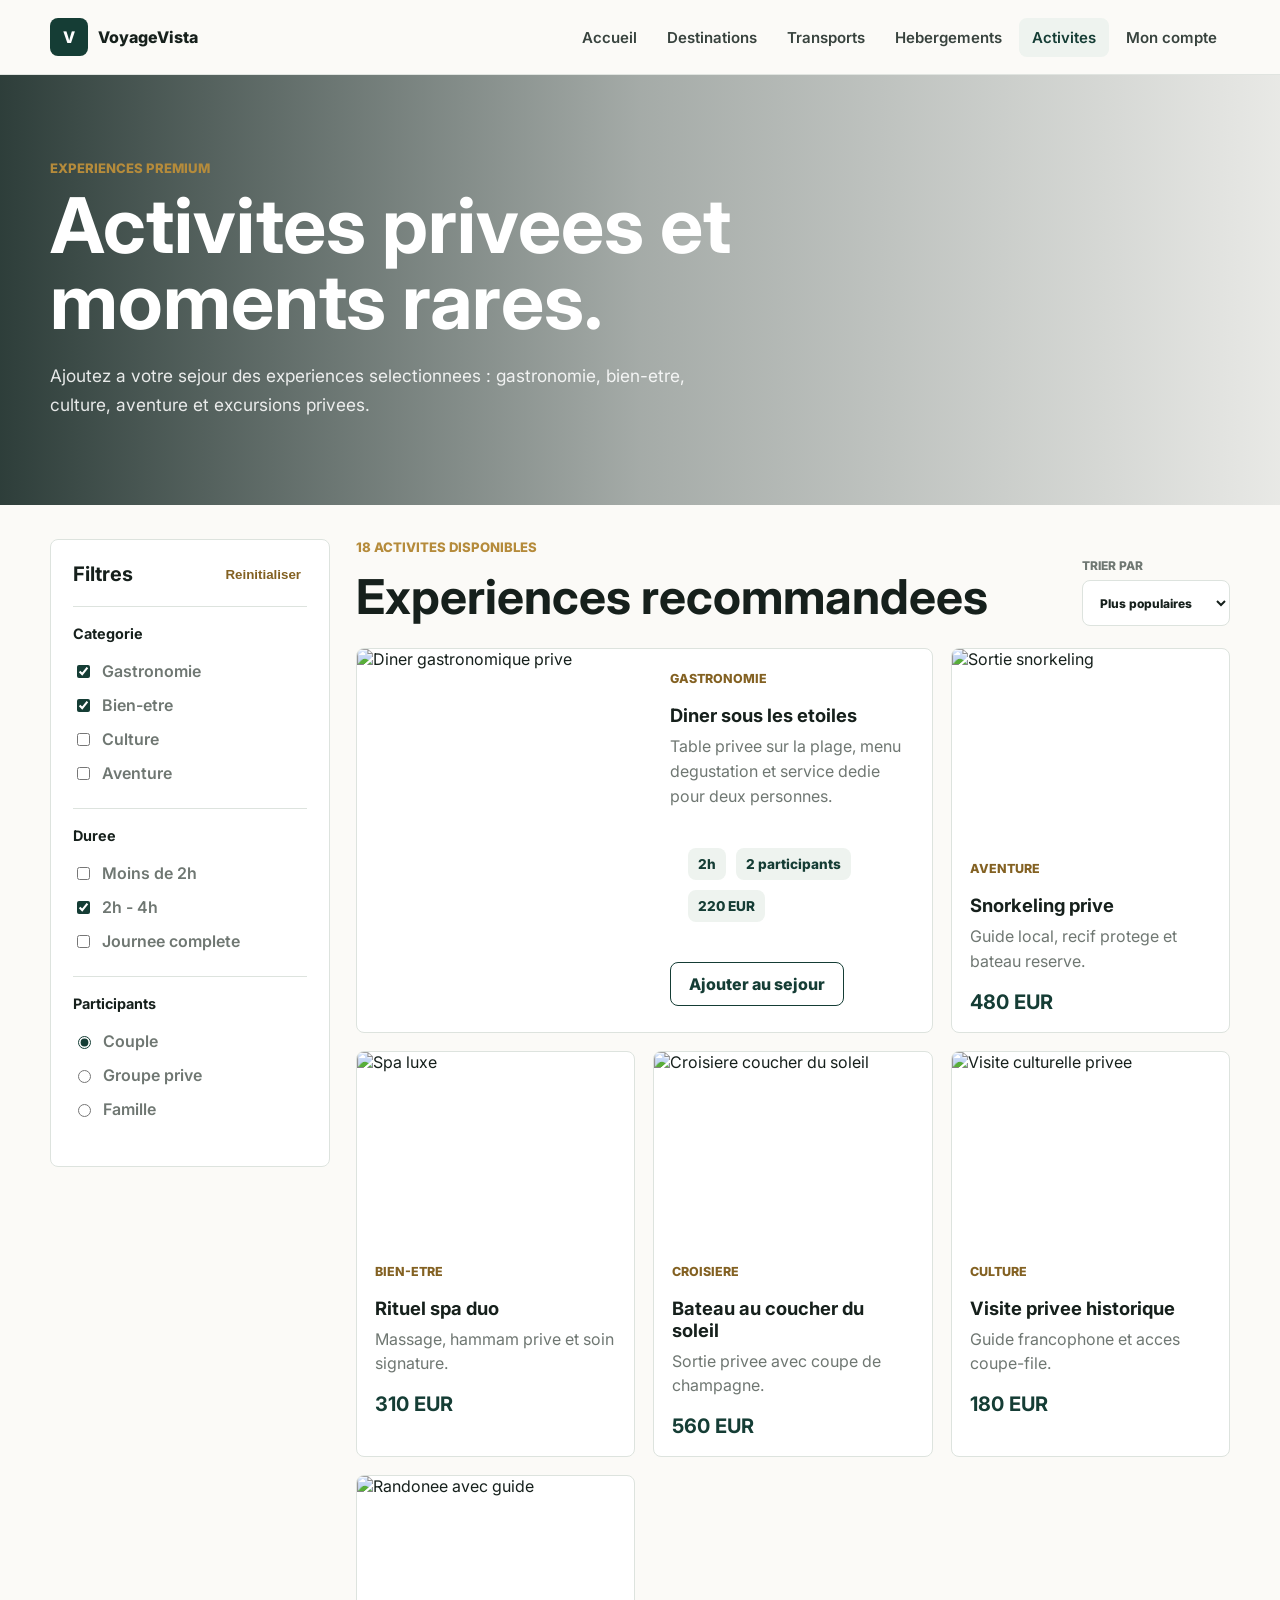
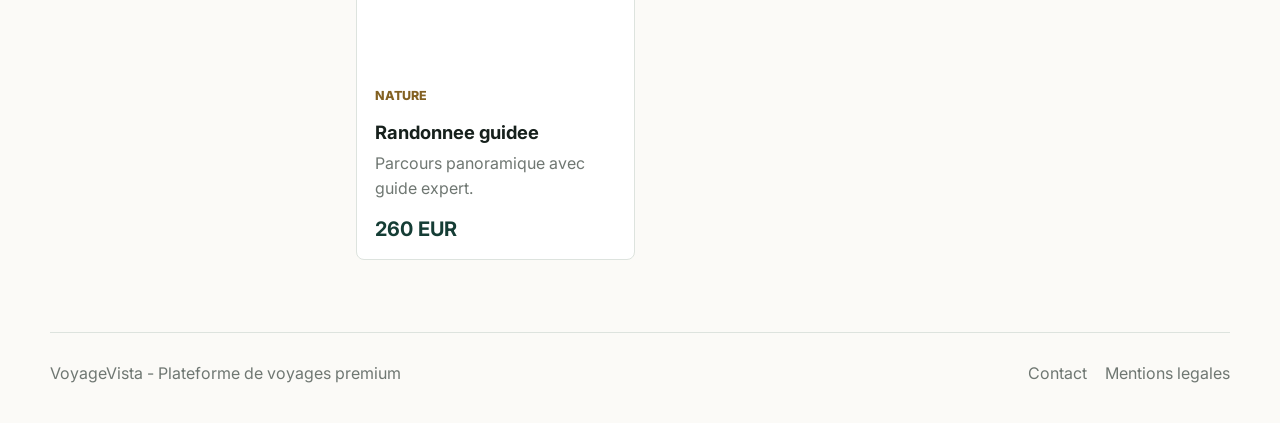
==== pages/activites.html @ 7d40e05d "frontend" ====
<!DOCTYPE html>
<html lang="fr">
<head>
  <meta charset="UTF-8">
  <meta name="viewport" content="width=device-width, initial-scale=1.0">
  <title>Activites - VoyageVista</title>
  <link rel="preconnect" href="https://fonts.googleapis.com">
  <link rel="preconnect" href="https://fonts.gstatic.com" crossorigin>
  <link href="https://fonts.googleapis.com/css2?family=Inter:wght@400;500;600;700;800&display=swap" rel="stylesheet">
  <link rel="stylesheet" href="../css/style.css">
</head>
<body>
  <header class="site-header">
    <nav class="navbar" aria-label="Navigation principale">
      <a class="brand" href="../index.html" aria-label="Accueil VoyageVista">
        <span class="brand-mark">V</span>
        <span>VoyageVista</span>
      </a>

      <button class="menu-toggle" type="button" aria-label="Ouvrir le menu" aria-expanded="false">
        <span></span>
        <span></span>
        <span></span>
      </button>

      <ul class="nav-links">
        <li><a href="../index.html">Accueil</a></li>
        <li><a href="destinations.html">Destinations</a></li>
        <li><a href="transports.html">Transports</a></li>
        <li><a href="hebergements.html">Hebergements</a></li>
        <li><a href="activites.html" class="active">Activites</a></li>
        <li><a href="compte.html">Mon compte</a></li>
      </ul>
    </nav>
  </header>

  <main>
    <section class="experience-hero" aria-labelledby="page-title">
      <div class="experience-hero-copy">
        <p class="eyebrow">Experiences premium</p>
        <h1 id="page-title">Activites privees et moments rares.</h1>
        <p>
          Ajoutez a votre sejour des experiences selectionnees : gastronomie, bien-etre, culture, aventure et excursions privees.
        </p>
      </div>
    </section>

    <section class="catalog-layout" aria-label="Catalogue des activites">
      <aside class="filters-panel" aria-label="Filtres activites">
        <div class="filters-title">
          <h2>Filtres</h2>
          <button type="button">Reinitialiser</button>
        </div>

        <div class="filter-group">
          <h3>Categorie</h3>
          <label><input type="checkbox" checked> Gastronomie</label>
          <label><input type="checkbox" checked> Bien-etre</label>
          <label><input type="checkbox"> Culture</label>
          <label><input type="checkbox"> Aventure</label>
        </div>

        <div class="filter-group">
          <h3>Duree</h3>
          <label><input type="checkbox"> Moins de 2h</label>
          <label><input type="checkbox" checked> 2h - 4h</label>
          <label><input type="checkbox"> Journee complete</label>
        </div>

        <div class="filter-group">
          <h3>Participants</h3>
          <label><input type="radio" name="participants" checked> Couple</label>
          <label><input type="radio" name="participants"> Groupe prive</label>
          <label><input type="radio" name="participants"> Famille</label>
        </div>
      </aside>

      <section class="catalog-results" aria-labelledby="results-title">
        <div class="results-toolbar">
          <div>
            <p class="eyebrow">18 activites disponibles</p>
            <h2 id="results-title">Experiences recommandees</h2>
          </div>
          <label class="sort-select">
            <span>Trier par</span>
            <select>
              <option>Plus populaires</option>
              <option>Prix croissant</option>
              <option>Duree</option>
              <option>Places restantes</option>
            </select>
          </label>
        </div>

        <div class="experience-grid">
          <article class="experience-card large-experience">
            <img src="https://images.unsplash.com/photo-1414235077428-338989a2e8c0?auto=format&fit=crop&w=1200&q=80" alt="Diner gastronomique prive">
            <div>
              <span class="stay-tag">Gastronomie</span>
              <h3>Diner sous les etoiles</h3>
              <p>Table privee sur la plage, menu degustation et service dedie pour deux personnes.</p>
              <div class="feature-details">
                <span>2h</span>
                <span>2 participants</span>
                <span>220 EUR</span>
              </div>
              <a class="btn-secondary" href="#">Ajouter au sejour</a>
            </div>
          </article>

          <article class="experience-card">
            <img src="https://images.unsplash.com/photo-1544551763-46a013bb70d5?auto=format&fit=crop&w=900&q=80" alt="Sortie snorkeling">
            <div>
              <span class="stay-tag">Aventure</span>
              <h3>Snorkeling prive</h3>
              <p>Guide local, recif protege et bateau reserve.</p>
              <strong>480 EUR</strong>
            </div>
          </article>

          <article class="experience-card">
            <img src="https://images.unsplash.com/photo-1600334129128-685c5582fd35?auto=format&fit=crop&w=900&q=80" alt="Spa luxe">
            <div>
              <span class="stay-tag">Bien-etre</span>
              <h3>Rituel spa duo</h3>
              <p>Massage, hammam prive et soin signature.</p>
              <strong>310 EUR</strong>
            </div>
          </article>

          <article class="experience-card">
            <img src="https://images.unsplash.com/photo-1470115636492-6d2b56f9146d?auto=format&fit=crop&w=900&q=80" alt="Croisiere coucher du soleil">
            <div>
              <span class="stay-tag">Croisiere</span>
              <h3>Bateau au coucher du soleil</h3>
              <p>Sortie privee avec coupe de champagne.</p>
              <strong>560 EUR</strong>
            </div>
          </article>

          <article class="experience-card">
            <img src="https://images.unsplash.com/photo-1523906834658-6e24ef2386f9?auto=format&fit=crop&w=900&q=80" alt="Visite culturelle privee">
            <div>
              <span class="stay-tag">Culture</span>
              <h3>Visite privee historique</h3>
              <p>Guide francophone et acces coupe-file.</p>
              <strong>180 EUR</strong>
            </div>
          </article>

          <article class="experience-card">
            <img src="https://images.unsplash.com/photo-1500534314209-a25ddb2bd429?auto=format&fit=crop&w=900&q=80" alt="Randonee avec guide">
            <div>
              <span class="stay-tag">Nature</span>
              <h3>Randonnee guidee</h3>
              <p>Parcours panoramique avec guide expert.</p>
              <strong>260 EUR</strong>
            </div>
          </article>
        </div>
      </section>
    </section>
  </main>

  <footer class="site-footer">
    <p>VoyageVista - Plateforme de voyages premium</p>
    <div>
      <a href="#">Contact</a>
      <a href="#">Mentions legales</a>
    </div>
  </footer>

  <script src="../js/script.js"></script>
</body>
</html>
---- css/style.css ----
:root {
  --ink: #16201c;
  --muted: #6f7772;
  --line: #dde3de;
  --paper: #fbfaf7;
  --white: #ffffff;
  --gold: #b58b3b;
  --gold-dark: #836122;
  --forest: #153d35;
  --mist: #eef3ef;
  --shadow: 0 18px 50px rgba(16, 35, 29, 0.16);
}

* {
  box-sizing: border-box;
}

body {
  margin: 0;
  font-family: "Inter", Arial, sans-serif;
  color: var(--ink);
  background: var(--paper);
}

a {
  color: inherit;
  text-decoration: none;
}

img {
  display: block;
  width: 100%;
}

.site-header {
  position: sticky;
  top: 0;
  z-index: 20;
  background: rgba(251, 250, 247, 0.92);
  border-bottom: 1px solid rgba(221, 227, 222, 0.9);
  backdrop-filter: blur(16px);
}

.navbar {
  width: min(1180px, calc(100% - 32px));
  min-height: 74px;
  margin: 0 auto;
  display: flex;
  align-items: center;
  justify-content: space-between;
  gap: 24px;
}

.brand {
  display: inline-flex;
  align-items: center;
  gap: 10px;
  font-weight: 800;
  letter-spacing: 0;
}

.brand-mark {
  width: 38px;
  height: 38px;
  display: grid;
  place-items: center;
  color: var(--white);
  background: var(--forest);
  border-radius: 8px;
}

.nav-links {
  display: flex;
  align-items: center;
  gap: 4px;
  margin: 0;
  padding: 0;
  list-style: none;
}

.nav-links a {
  display: block;
  padding: 10px 13px;
  border-radius: 8px;
  color: #38433e;
  font-size: 0.94rem;
  font-weight: 600;
}

.nav-links a:hover,
.nav-links a.active {
  color: var(--forest);
  background: var(--mist);
}

.menu-toggle {
  display: none;
  width: 42px;
  height: 42px;
  border: 1px solid var(--line);
  border-radius: 8px;
  background: var(--white);
}

.menu-toggle span {
  display: block;
  width: 18px;
  height: 2px;
  margin: 4px auto;
  background: var(--ink);
}

.hero {
  position: relative;
  min-height: 650px;
  display: flex;
  align-items: center;
  overflow: hidden;
  background:
    linear-gradient(90deg, rgba(12, 31, 27, 0.86), rgba(12, 31, 27, 0.44), rgba(12, 31, 27, 0.12)),
    url("../images/hero-voyagevista.png") center/cover;
}

.hero-content {
  position: relative;
  width: min(1180px, calc(100% - 32px));
  margin: 0 auto;
  padding: 84px 0 64px;
  color: var(--white);
}

.eyebrow {
  margin: 0 0 12px;
  color: var(--gold);
  font-size: 0.82rem;
  font-weight: 800;
  text-transform: uppercase;
  letter-spacing: 0;
}

.hero h1 {
  max-width: 760px;
  margin: 0;
  font-size: clamp(2.6rem, 7vw, 5.8rem);
  line-height: 0.97;
  letter-spacing: 0;
}

.hero-text {
  max-width: 610px;
  margin: 24px 0 34px;
  color: rgba(255, 255, 255, 0.88);
  font-size: 1.12rem;
  line-height: 1.7;
}

.search-panel {
  width: min(1060px, 100%);
  display: grid;
  grid-template-columns: 1.45fr 1fr 1fr 1fr auto;
  gap: 12px;
  padding: 14px;
  background: rgba(255, 255, 255, 0.96);
  border-radius: 8px;
  box-shadow: var(--shadow);
}

.search-panel label {
  display: grid;
  gap: 7px;
  color: var(--muted);
  font-size: 0.75rem;
  font-weight: 800;
  text-transform: uppercase;
  letter-spacing: 0;
}

.search-panel input,
.search-panel select {
  width: 100%;
  min-height: 46px;
  border: 1px solid var(--line);
  border-radius: 8px;
  padding: 0 13px;
  color: var(--ink);
  background: var(--white);
  font: inherit;
}

.btn-primary {
  align-self: end;
  min-height: 46px;
  border: 0;
  border-radius: 8px;
  padding: 0 24px;
  color: var(--white);
  background: var(--gold);
  font-weight: 800;
  cursor: pointer;
}

.btn-primary:hover {
  background: var(--gold-dark);
}

.section {
  width: min(1180px, calc(100% - 32px));
  margin: 0 auto;
  padding: 72px 0;
}

.section-heading {
  display: flex;
  align-items: end;
  justify-content: space-between;
  gap: 20px;
  margin-bottom: 28px;
}

.section-heading h2 {
  margin: 0;
  font-size: clamp(2rem, 4vw, 3.2rem);
  letter-spacing: 0;
}

.text-link {
  color: var(--forest);
  font-weight: 800;
}

.destination-grid {
  display: grid;
  grid-template-columns: repeat(4, minmax(0, 1fr));
  gap: 18px;
}

.destination-card {
  overflow: hidden;
  border: 1px solid var(--line);
  border-radius: 8px;
  background: var(--white);
  box-shadow: 0 12px 30px rgba(21, 61, 53, 0.08);
}

.destination-card img {
  height: 230px;
  object-fit: cover;
}

.card-content {
  padding: 18px;
}

.card-content h3,
.stay-item h3 {
  margin: 0 0 8px;
  font-size: 1.12rem;
}

.card-content p,
.stay-item p {
  margin: 0;
  color: var(--muted);
  line-height: 1.55;
}

.card-meta {
  display: flex;
  justify-content: space-between;
  gap: 12px;
  margin-top: 16px;
  color: var(--forest);
  font-size: 0.9rem;
  font-weight: 800;
}

.stays-section {
  padding-top: 20px;
}

.stay-list {
  display: grid;
  grid-template-columns: repeat(3, minmax(0, 1fr));
  gap: 18px;
}

.stay-item {
  padding: 24px;
  border: 1px solid var(--line);
  border-radius: 8px;
  background: var(--white);
}

.stay-tag {
  display: inline-block;
  margin-bottom: 18px;
  color: var(--gold-dark);
  font-size: 0.78rem;
  font-weight: 800;
  text-transform: uppercase;
}

.stay-item a {
  display: inline-block;
  margin-top: 18px;
  color: var(--forest);
  font-weight: 800;
}

.site-footer {
  width: min(1180px, calc(100% - 32px));
  margin: 0 auto;
  padding: 30px 0 40px;
  display: flex;
  justify-content: space-between;
  gap: 20px;
  color: var(--muted);
  border-top: 1px solid var(--line);
}

.site-footer p {
  margin: 0;
}

.site-footer div {
  display: flex;
  gap: 18px;
}

.page-hero {
  width: min(1180px, calc(100% - 32px));
  margin: 0 auto;
  padding: 64px 0 34px;
}

.compact-hero {
  display: grid;
  grid-template-columns: minmax(0, 1fr) minmax(320px, 420px);
  align-items: end;
  gap: 36px;
}

.page-hero h1 {
  max-width: 780px;
  margin: 0;
  font-size: clamp(2.4rem, 5vw, 4.8rem);
  line-height: 1;
}

.page-hero p:not(.eyebrow) {
  max-width: 650px;
  margin: 18px 0 0;
  color: var(--muted);
  font-size: 1.05rem;
  line-height: 1.7;
}

.mini-search {
  display: grid;
  gap: 12px;
  padding: 14px;
  border: 1px solid var(--line);
  border-radius: 8px;
  background: var(--white);
  box-shadow: 0 12px 30px rgba(21, 61, 53, 0.08);
}

.mini-search label,
.sort-select {
  display: grid;
  gap: 7px;
  color: var(--muted);
  font-size: 0.75rem;
  font-weight: 800;
  text-transform: uppercase;
}

.mini-search input,
.sort-select select {
  min-height: 46px;
  border: 1px solid var(--line);
  border-radius: 8px;
  padding: 0 13px;
  color: var(--ink);
  background: var(--white);
  font: inherit;
}

.catalog-layout {
  width: min(1180px, calc(100% - 32px));
  margin: 0 auto;
  padding: 34px 0 72px;
  display: grid;
  grid-template-columns: 280px minmax(0, 1fr);
  gap: 26px;
  align-items: start;
}

.filters-panel {
  position: sticky;
  top: 94px;
  padding: 22px;
  border: 1px solid var(--line);
  border-radius: 8px;
  background: var(--white);
}

.filters-title {
  display: flex;
  align-items: center;
  justify-content: space-between;
  gap: 12px;
  margin-bottom: 20px;
}

.filters-title h2 {
  margin: 0;
  font-size: 1.25rem;
}

.filters-title button {
  border: 0;
  color: var(--gold-dark);
  background: transparent;
  font-weight: 800;
  cursor: pointer;
}

.filter-group {
  padding: 18px 0;
  border-top: 1px solid var(--line);
}

.filter-group h3 {
  margin: 0 0 12px;
  font-size: 0.9rem;
}

.filter-group label {
  display: flex;
  align-items: center;
  gap: 9px;
  min-height: 34px;
  color: var(--muted);
  font-weight: 600;
}

.filter-group input {
  accent-color: var(--forest);
}

.results-toolbar {
  display: flex;
  align-items: end;
  justify-content: space-between;
  gap: 18px;
  margin-bottom: 22px;
}

.results-toolbar h2 {
  margin: 0;
  font-size: clamp(1.8rem, 4vw, 3rem);
}

.featured-destination {
  display: grid;
  grid-template-columns: minmax(0, 0.95fr) minmax(300px, 0.7fr);
  overflow: hidden;
  margin-bottom: 22px;
  border: 1px solid var(--line);
  border-radius: 8px;
  background: var(--white);
  box-shadow: var(--shadow);
}

.featured-image,
.featured-photo,
.catalog-visual {
  min-height: 260px;
  background:
    linear-gradient(135deg, rgba(21, 61, 53, 0.08), rgba(181, 139, 59, 0.18)),
    url("../images/hero-voyagevista.png") center/cover;
}

.featured-photo {
  width: 100%;
  height: 100%;
  object-fit: cover;
}

.featured-content {
  padding: 32px;
}

.featured-content h3 {
  margin: 0 0 12px;
  font-size: clamp(1.8rem, 3vw, 2.6rem);
}

.featured-content p {
  margin: 0;
  color: var(--muted);
  line-height: 1.65;
}

.feature-details {
  display: flex;
  flex-wrap: wrap;
  gap: 10px;
  margin: 22px 0;
}

.feature-details span {
  padding: 8px 10px;
  border-radius: 8px;
  color: var(--forest);
  background: var(--mist);
  font-size: 0.85rem;
  font-weight: 800;
}

.btn-secondary {
  display: inline-flex;
  align-items: center;
  justify-content: center;
  min-height: 44px;
  padding: 0 18px;
  border: 1px solid var(--forest);
  border-radius: 8px;
  color: var(--forest);
  font-weight: 800;
}

.catalog-grid {
  display: grid;
  grid-template-columns: repeat(3, minmax(0, 1fr));
  gap: 18px;
}

.catalog-card {
  overflow: hidden;
  border: 1px solid var(--line);
  border-radius: 8px;
  background: var(--white);
}

.catalog-visual,
.catalog-photo {
  min-height: 180px;
}

.catalog-photo {
  width: 100%;
  height: 180px;
  object-fit: cover;
}

.catalog-card-body {
  padding: 18px;
}

.rating {
  margin-bottom: 10px;
  color: var(--gold-dark);
  font-size: 0.82rem;
  font-weight: 800;
}

.catalog-card h3 {
  margin: 0 0 8px;
  font-size: 1.12rem;
}

.catalog-card p {
  margin: 0;
  min-height: 72px;
  color: var(--muted);
  line-height: 1.55;
}

.catalog-card a {
  display: inline-block;
  margin-top: 16px;
  color: var(--forest);
  font-weight: 800;
}

.pagination {
  display: flex;
  justify-content: center;
  gap: 8px;
  margin-top: 30px;
}

.pagination button {
  min-width: 42px;
  min-height: 42px;
  border: 1px solid var(--line);
  border-radius: 8px;
  color: var(--ink);
  background: var(--white);
  font-weight: 800;
  cursor: pointer;
}

.pagination button.active,
.pagination button:hover {
  color: var(--white);
  border-color: var(--forest);
  background: var(--forest);
}

.detail-hero {
  min-height: 520px;
  display: flex;
  align-items: end;
  background:
    linear-gradient(90deg, rgba(12, 31, 27, 0.84), rgba(12, 31, 27, 0.46), rgba(12, 31, 27, 0.14)),
    url("https://images.unsplash.com/photo-1769389352398-f7b694034eb5?auto=format&fit=crop&w=1800&q=80") center/cover;
}

.detail-hero-copy {
  width: min(1180px, calc(100% - 32px));
  margin: 0 auto;
  padding: 90px 0 58px;
  color: var(--white);
}

.breadcrumb {
  display: inline-block;
  margin-bottom: 26px;
  color: rgba(255, 255, 255, 0.82);
  font-weight: 700;
}

.detail-hero h1 {
  max-width: 780px;
  margin: 0;
  font-size: clamp(2.6rem, 6vw, 5.2rem);
  line-height: 0.98;
}

.detail-hero p:not(.eyebrow) {
  max-width: 650px;
  margin: 22px 0 0;
  color: rgba(255, 255, 255, 0.88);
  font-size: 1.08rem;
  line-height: 1.7;
}

.hero-badges {
  display: flex;
  flex-wrap: wrap;
  gap: 10px;
  margin-top: 28px;
}

.hero-badges span {
  padding: 9px 12px;
  border: 1px solid rgba(255, 255, 255, 0.22);
  border-radius: 8px;
  color: var(--white);
  background: rgba(255, 255, 255, 0.12);
  font-size: 0.9rem;
  font-weight: 800;
  backdrop-filter: blur(10px);
}

.detail-layout {
  width: min(1180px, calc(100% - 32px));
  margin: 0 auto;
  padding: 42px 0 78px;
  display: grid;
  grid-template-columns: minmax(0, 1fr) 340px;
  gap: 28px;
  align-items: start;
}

.detail-main {
  display: grid;
  gap: 28px;
}

.gallery-grid {
  display: grid;
  grid-template-columns: 1.4fr 0.8fr;
  grid-template-rows: repeat(2, 210px);
  gap: 12px;
}

.gallery-grid img {
  height: 100%;
  object-fit: cover;
  border-radius: 8px;
}

.gallery-large {
  grid-row: 1 / 3;
}

.detail-section {
  padding: 30px;
  border: 1px solid var(--line);
  border-radius: 8px;
  background: var(--white);
}

.detail-section h2 {
  margin: 0 0 14px;
  font-size: clamp(1.7rem, 3vw, 2.5rem);
}

.detail-section > p:not(.eyebrow) {
  margin: 0;
  color: var(--muted);
  line-height: 1.75;
}

.included-grid,
.option-grid {
  display: grid;
  grid-template-columns: repeat(3, minmax(0, 1fr));
  gap: 14px;
}

.included-grid article,
.option-card {
  padding: 18px;
  border: 1px solid var(--line);
  border-radius: 8px;
  background: var(--paper);
}

.included-grid h3,
.option-card h3 {
  margin: 0 0 8px;
  font-size: 1rem;
}

.included-grid p,
.option-card p {
  margin: 0;
  color: var(--muted);
  line-height: 1.55;
}

.timeline {
  display: grid;
  gap: 12px;
}

.timeline div {
  display: grid;
  grid-template-columns: 120px minmax(0, 1fr);
  gap: 18px;
  padding: 16px 0;
  border-top: 1px solid var(--line);
}

.timeline span,
.option-card span {
  color: var(--gold-dark);
  font-size: 0.82rem;
  font-weight: 800;
  text-transform: uppercase;
}

.timeline p {
  margin: 0;
  color: var(--muted);
  line-height: 1.55;
}

.booking-panel {
  position: sticky;
  top: 94px;
  padding: 24px;
  border: 1px solid var(--line);
  border-radius: 8px;
  background: var(--white);
  box-shadow: var(--shadow);
}

.booking-panel h2 {
  margin: 0 0 18px;
  font-size: 1.6rem;
}

.price-box {
  display: grid;
  gap: 4px;
  margin-bottom: 22px;
  padding: 18px;
  border-radius: 8px;
  color: var(--forest);
  background: var(--mist);
}

.price-box span {
  color: var(--muted);
  font-size: 0.85rem;
  font-weight: 700;
}

.price-box strong {
  font-size: 2rem;
}

.booking-form {
  display: grid;
  gap: 14px;
}

.booking-form label {
  display: grid;
  gap: 7px;
  color: var(--muted);
  font-size: 0.75rem;
  font-weight: 800;
  text-transform: uppercase;
}

.booking-form input,
.booking-form select {
  min-height: 46px;
  border: 1px solid var(--line);
  border-radius: 8px;
  padding: 0 13px;
  color: var(--ink);
  background: var(--white);
  font: inherit;
}

.booking-note {
  margin-top: 18px;
  padding-top: 18px;
  border-top: 1px solid var(--line);
}

.booking-note strong {
  color: var(--forest);
}

.booking-note p {
  margin: 8px 0 0;
  color: var(--muted);
  line-height: 1.55;
}

.transport-hero {
  min-height: 460px;
  display: flex;
  align-items: center;
  background:
    linear-gradient(90deg, rgba(12, 31, 27, 0.86), rgba(12, 31, 27, 0.42), rgba(12, 31, 27, 0.08)),
    url("https://images.unsplash.com/photo-1436491865332-7a61a109cc05?auto=format&fit=crop&w=1800&q=80") center/cover;
}

.transport-hero-copy {
  width: min(1180px, calc(100% - 32px));
  margin: 0 auto;
  color: var(--white);
}

.transport-hero h1 {
  max-width: 780px;
  margin: 0;
  font-size: clamp(2.5rem, 6vw, 5rem);
  line-height: 0.98;
}

.transport-hero p:not(.eyebrow) {
  max-width: 640px;
  margin: 22px 0 0;
  color: rgba(255, 255, 255, 0.88);
  font-size: 1.08rem;
  line-height: 1.7;
}

.transport-search-section {
  width: min(1180px, calc(100% - 32px));
  margin: -42px auto 0;
  position: relative;
  z-index: 2;
}

.transport-search {
  display: grid;
  grid-template-columns: repeat(5, minmax(0, 1fr)) auto;
  gap: 12px;
  padding: 14px;
  border: 1px solid var(--line);
  border-radius: 8px;
  background: rgba(255, 255, 255, 0.98);
  box-shadow: var(--shadow);
}

.transport-search label {
  display: grid;
  gap: 7px;
  color: var(--muted);
  font-size: 0.75rem;
  font-weight: 800;
  text-transform: uppercase;
}

.transport-search input,
.transport-search select {
  min-height: 46px;
  border: 1px solid var(--line);
  border-radius: 8px;
  padding: 0 13px;
  color: var(--ink);
  background: var(--white);
  font: inherit;
}

.transport-layout {
  width: min(1180px, calc(100% - 32px));
  margin: 0 auto;
  padding: 54px 0 78px;
  display: grid;
  grid-template-columns: 280px minmax(0, 1fr);
  gap: 26px;
  align-items: start;
}

.transport-card {
  display: grid;
  grid-template-columns: minmax(0, 1fr) 230px;
  gap: 24px;
  align-items: center;
  margin-bottom: 16px;
  padding: 24px;
  border: 1px solid var(--line);
  border-radius: 8px;
  background: var(--white);
}

.transport-card.recommended {
  border-color: rgba(181, 139, 59, 0.55);
  box-shadow: var(--shadow);
}

.transport-main h3 {
  margin: 0 0 10px;
  font-size: 1.45rem;
}

.transport-main p {
  margin: 0;
  color: var(--muted);
  line-height: 1.55;
}

.route-line {
  display: grid;
  grid-template-columns: 1fr auto 1fr;
  align-items: center;
  gap: 14px;
  margin-top: 22px;
  color: var(--forest);
  font-weight: 800;
}

.route-line strong {
  padding: 8px 12px;
  border-radius: 8px;
  background: var(--mist);
  font-size: 0.9rem;
}

.route-line span:last-child {
  text-align: right;
}

.transport-side {
  display: grid;
  gap: 12px;
  justify-items: end;
  text-align: right;
}

.transport-side strong {
  color: var(--forest);
  font-size: 1.8rem;
}

.transport-type {
  color: var(--muted);
  font-weight: 800;
}

.experience-hero,
.account-hero {
  min-height: 430px;
  display: flex;
  align-items: center;
}

.experience-hero {
  background:
    linear-gradient(90deg, rgba(12, 31, 27, 0.86), rgba(12, 31, 27, 0.36), rgba(12, 31, 27, 0.08)),
    url("https://images.unsplash.com/photo-1414235077428-338989a2e8c0?auto=format&fit=crop&w=1800&q=80") center/cover;
}

.account-hero {
  background:
    linear-gradient(90deg, rgba(12, 31, 27, 0.88), rgba(12, 31, 27, 0.48), rgba(12, 31, 27, 0.12)),
    url("https://images.unsplash.com/photo-1497366754035-f200968a6e72?auto=format&fit=crop&w=1800&q=80") center/cover;
}

.experience-hero-copy,
.account-hero > div {
  width: min(1180px, calc(100% - 32px));
  margin: 0 auto;
  color: var(--white);
}

.experience-hero h1,
.account-hero h1 {
  max-width: 790px;
  margin: 0;
  font-size: clamp(2.5rem, 6vw, 5rem);
  line-height: 0.98;
}

.experience-hero p:not(.eyebrow),
.account-hero p:not(.eyebrow) {
  max-width: 640px;
  margin: 22px 0 0;
  color: rgba(255, 255, 255, 0.88);
  font-size: 1.08rem;
  line-height: 1.7;
}

.experience-grid {
  display: grid;
  grid-template-columns: repeat(3, minmax(0, 1fr));
  gap: 18px;
}

.experience-card {
  overflow: hidden;
  border: 1px solid var(--line);
  border-radius: 8px;
  background: var(--white);
}

.experience-card img {
  height: 190px;
  object-fit: cover;
}

.experience-card div {
  padding: 18px;
}

.experience-card h3 {
  margin: 0 0 8px;
  font-size: 1.15rem;
}

.experience-card p {
  margin: 0 0 16px;
  color: var(--muted);
  line-height: 1.55;
}

.experience-card strong {
  color: var(--forest);
  font-size: 1.25rem;
}

.large-experience {
  grid-column: span 2;
  display: grid;
  grid-template-columns: minmax(0, 1.05fr) minmax(280px, 0.8fr);
}

.large-experience img {
  height: 100%;
}

.role-section {
  width: min(1180px, calc(100% - 32px));
  margin: -54px auto 0;
  position: relative;
  z-index: 2;
  display: grid;
  grid-template-columns: repeat(3, minmax(0, 1fr));
  gap: 18px;
}

.role-card {
  padding: 24px;
  border: 1px solid var(--line);
  border-radius: 8px;
  background: var(--white);
  box-shadow: 0 12px 30px rgba(21, 61, 53, 0.08);
}

.role-card.selected {
  border-color: rgba(181, 139, 59, 0.65);
  box-shadow: var(--shadow);
}

.role-card span,
.dashboard-card span {
  color: var(--gold-dark);
  font-size: 0.78rem;
  font-weight: 800;
  text-transform: uppercase;
}

.role-card h2 {
  margin: 12px 0 8px;
  font-size: 1.3rem;
}

.role-card p {
  margin: 0;
  color: var(--muted);
  line-height: 1.55;
}

.account-layout {
  width: min(1180px, calc(100% - 32px));
  margin: 0 auto;
  padding: 50px 0 78px;
  display: grid;
  grid-template-columns: 340px minmax(0, 1fr);
  gap: 28px;
  align-items: start;
}

.login-panel {
  position: sticky;
  top: 94px;
  display: grid;
  gap: 14px;
  padding: 24px;
  border: 1px solid var(--line);
  border-radius: 8px;
  background: var(--white);
  box-shadow: var(--shadow);
}

.login-panel h2 {
  margin: 0;
  font-size: 1.6rem;
}

.login-panel label {
  display: grid;
  gap: 7px;
  color: var(--muted);
  font-size: 0.75rem;
  font-weight: 800;
  text-transform: uppercase;
}

.login-panel input {
  min-height: 46px;
  border: 1px solid var(--line);
  border-radius: 8px;
  padding: 0 13px;
  color: var(--ink);
  background: var(--white);
  font: inherit;
}

.login-panel a {
  color: var(--forest);
  font-weight: 800;
  text-align: center;
}

.dashboard-grid {
  display: grid;
  grid-template-columns: repeat(2, minmax(0, 1fr));
  gap: 18px;
}

.dashboard-card,
.management-grid article {
  padding: 22px;
  border: 1px solid var(--line);
  border-radius: 8px;
  background: var(--white);
}

.dashboard-card h3 {
  margin: 12px 0 8px;
  font-size: 1.45rem;
}

.dashboard-card p,
.management-grid p {
  margin: 0;
  color: var(--muted);
  line-height: 1.55;
}

.management-grid {
  display: grid;
  grid-template-columns: repeat(2, minmax(0, 1fr));
  gap: 18px;
  margin-top: 18px;
}

.management-grid h3 {
  margin: 0 0 8px;
}

.management-grid a {
  display: inline-block;
  margin-top: 16px;
  color: var(--forest);
  font-weight: 800;
}

@media (max-width: 980px) {
  .menu-toggle {
    display: block;
  }

  .nav-links {
    position: absolute;
    top: 74px;
    left: 16px;
    right: 16px;
    display: none;
    flex-direction: column;
    align-items: stretch;
    padding: 10px;
    background: var(--white);
    border: 1px solid var(--line);
    border-radius: 8px;
    box-shadow: var(--shadow);
  }

  .nav-links.open {
    display: flex;
  }

  .search-panel {
    grid-template-columns: repeat(2, minmax(0, 1fr));
  }

  .btn-primary {
    grid-column: 1 / -1;
  }

  .destination-grid,
  .stay-list,
  .catalog-grid {
    grid-template-columns: repeat(2, minmax(0, 1fr));
  }

  .compact-hero,
  .catalog-layout,
  .featured-destination,
  .detail-layout,
  .transport-layout,
  .transport-card,
  .large-experience,
  .account-layout {
    grid-template-columns: 1fr;
  }

  .transport-search {
    grid-template-columns: repeat(2, minmax(0, 1fr));
  }

  .filters-panel,
  .booking-panel,
  .login-panel {
    position: static;
  }

  .included-grid,
  .option-grid,
  .role-section,
  .experience-grid {
    grid-template-columns: 1fr;
  }
}

@media (max-width: 640px) {
  .hero {
    min-height: 760px;
  }

  .hero h1 {
    font-size: 3rem;
  }

  .search-panel,
  .destination-grid,
  .stay-list,
  .catalog-grid,
  .dashboard-grid,
  .management-grid {
    grid-template-columns: 1fr;
  }

  .section-heading,
  .site-footer,
  .results-toolbar {
    align-items: flex-start;
    flex-direction: column;
  }

  .catalog-layout {
    width: min(100% - 24px, 1180px);
  }

  .featured-content {
    padding: 24px;
  }

  .detail-hero {
    min-height: 620px;
  }

  .gallery-grid {
    grid-template-columns: 1fr;
    grid-template-rows: none;
  }

  .gallery-grid img,
  .gallery-large {
    grid-row: auto;
    height: 230px;
  }

  .detail-section,
  .booking-panel {
    padding: 22px;
  }

  .timeline div {
    grid-template-columns: 1fr;
    gap: 8px;
  }

  .transport-hero {
    min-height: 560px;
  }

  .transport-search {
    grid-template-columns: 1fr;
  }

  .transport-side {
    justify-items: stretch;
    text-align: left;
  }

  .route-line {
    grid-template-columns: 1fr;
  }

  .route-line span:last-child {
    text-align: left;
  }
}
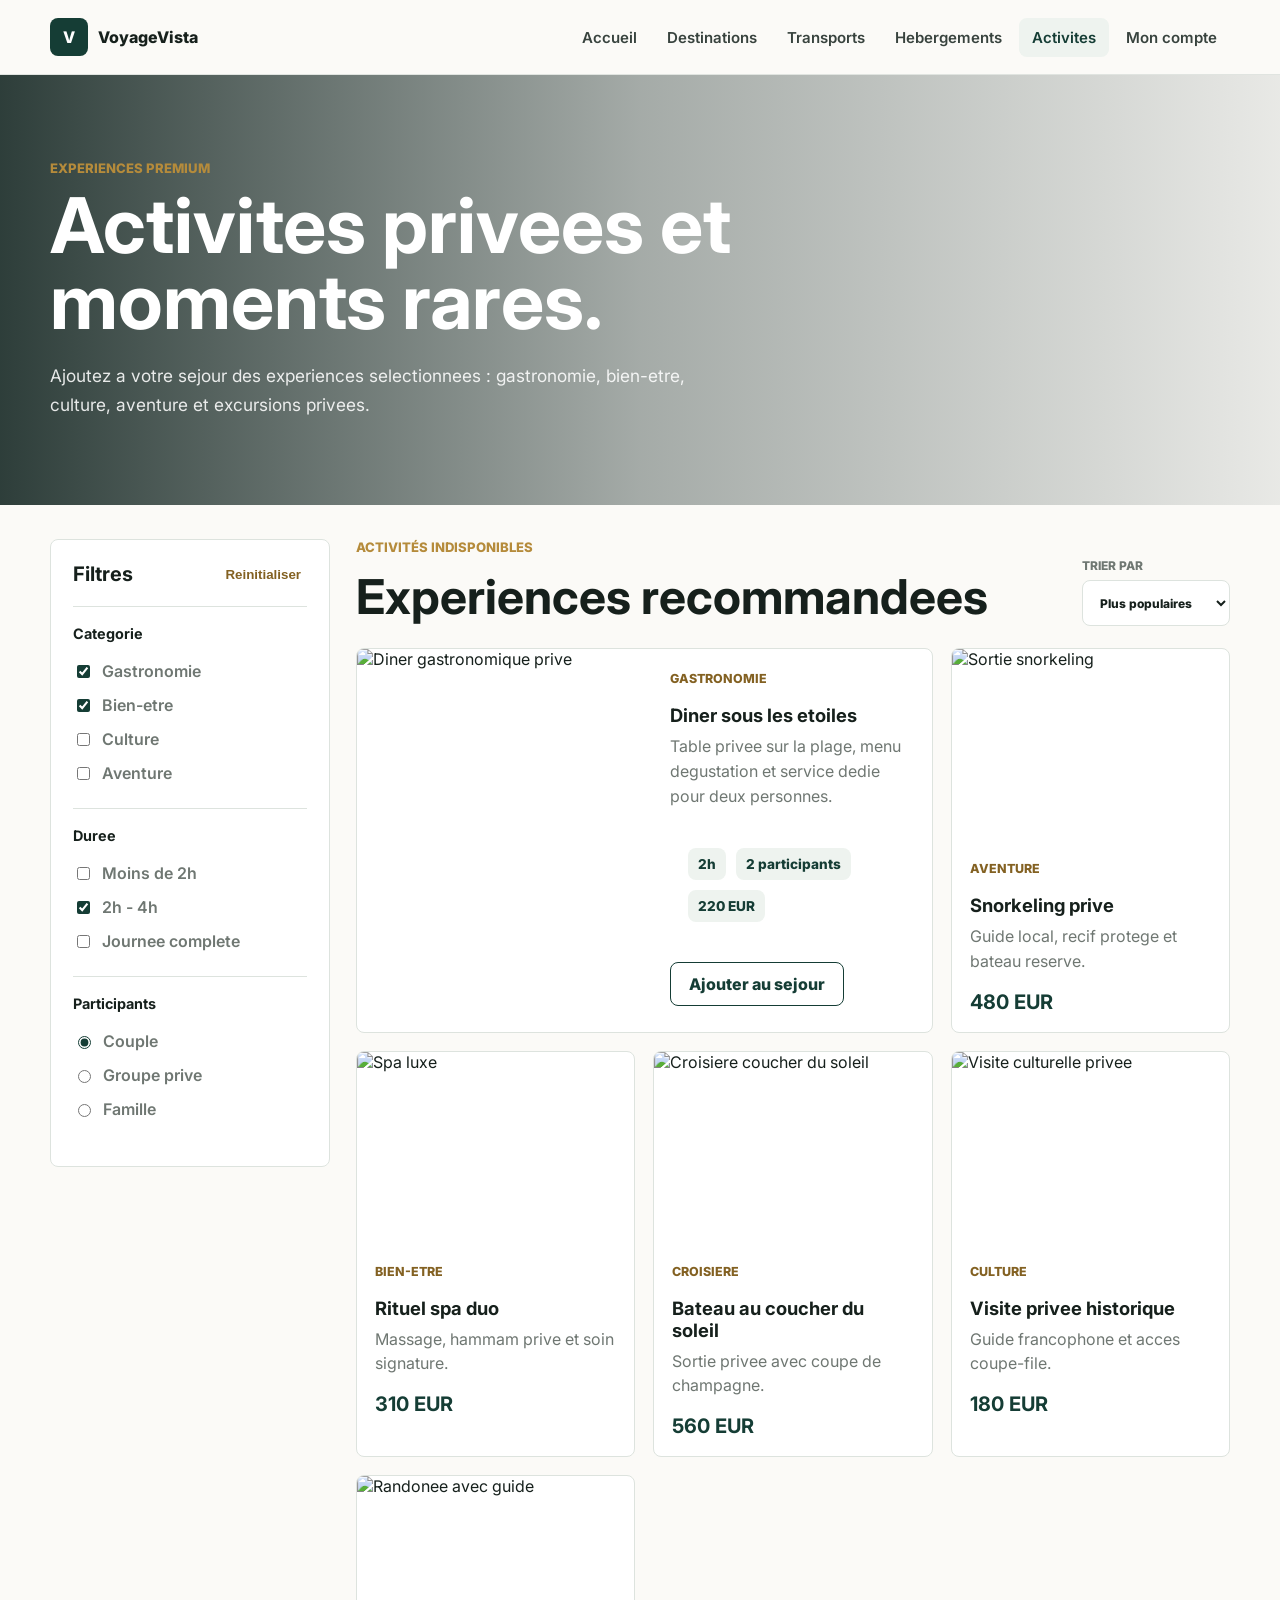
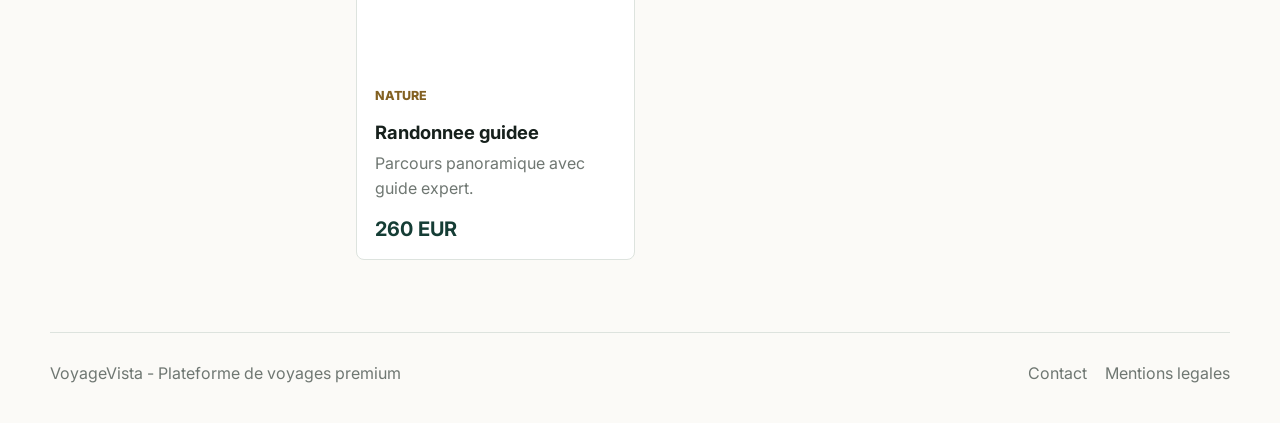
==== commit 5f110dbc: "connexion pages backend" ====
--- a/pages/activites.html
+++ b/pages/activites.html
@@ -78,7 +78,7 @@
       <section class="catalog-results" aria-labelledby="results-title">
         <div class="results-toolbar">
           <div>
-            <p class="eyebrow">18 activites disponibles</p>
+            <p class="eyebrow" data-activites-count>Chargement des activites...</p>
             <h2 id="results-title">Experiences recommandees</h2>
           </div>
           <label class="sort-select">
@@ -92,7 +92,7 @@
           </label>
         </div>
 
-        <div class="experience-grid">
+        <div class="experience-grid" data-activites-grid>
           <article class="experience-card large-experience">
             <img src="https://images.unsplash.com/photo-1414235077428-338989a2e8c0?auto=format&fit=crop&w=1200&q=80" alt="Diner gastronomique prive">
             <div>
--- a/css/style.css
+++ b/css/style.css
@@ -10,7 +10,7 @@
   --mist: #eef3ef;
   --shadow: 0 18px 50px rgba(16, 35, 29, 0.16);
 }
-
+ 
 * {
   box-sizing: border-box;
 }
@@ -203,6 +203,21 @@
   background: var(--gold-dark);
 }
 
+.btn-secondary {
+  min-height: 42px;
+  border: 1px solid var(--line);
+  border-radius: 8px;
+  padding: 0 16px;
+  color: var(--forest);
+  background: var(--white);
+  font-weight: 800;
+  cursor: pointer;
+}
+
+.is-hidden {
+  display: none !important;
+}
+
 .section {
   width: min(1180px, calc(100% - 32px));
   margin: 0 auto;
@@ -1170,6 +1185,22 @@
   font: inherit;
 }
 
+.form-message {
+  min-height: 1.3rem;
+  margin: 0;
+  color: var(--muted);
+  font-size: 0.92rem;
+  font-weight: 800;
+}
+
+.form-message[data-type="success"] {
+  color: #1f7a4d;
+}
+
+.form-message[data-type="error"] {
+  color: #b23b3b;
+}
+
 .login-panel a {
   color: var(--forest);
   font-weight: 800;
@@ -1180,6 +1211,12 @@
   display: grid;
   grid-template-columns: repeat(2, minmax(0, 1fr));
   gap: 18px;
+}
+
+.dashboard-user {
+  margin: 8px 0 0;
+  color: var(--muted);
+  font-weight: 700;
 }
 
 .dashboard-card,
